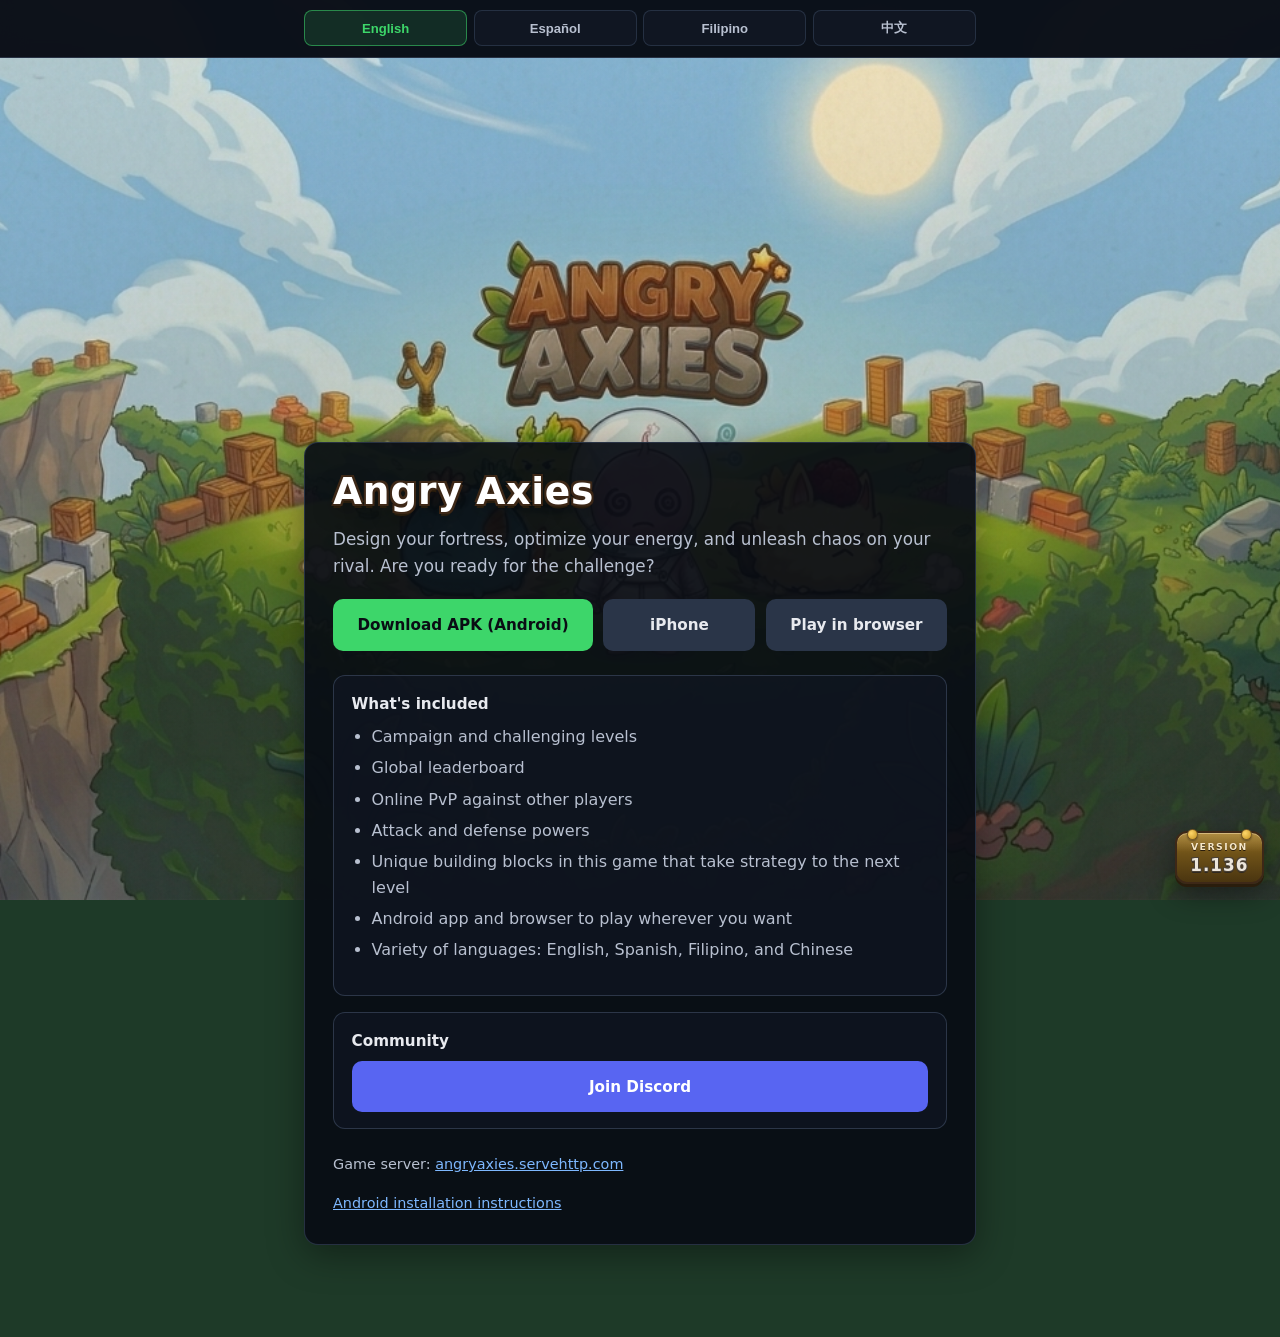
==== index.html @ 2582f4b6 "Actualiza sitio publico a v1.136." ====
<!DOCTYPE html>
<html lang="en">
<head>
  <meta charset="utf-8" />
  <meta name="viewport" content="width=device-width, initial-scale=1, viewport-fit=cover" />
  <meta name="description" content="Angry Axies — strategy game in browser and Android. Build your fortress, tactical powers, PvP, and global leaderboard." />
  <title>Angry Axies — Browser &amp; Android Game</title>
  <link rel="stylesheet" href="./site.css" />
</head>
<body data-page="index">
  <header class="site-header" id="site-lang"></header>

  <main class="site-main">
    <div class="hero-banner" aria-hidden="true"></div>

    <div class="site-panel">
      <h1 class="site-title">Angry Axies</h1>
      <p class="lead" data-i18n="index.lead">
        Diseña tu fortaleza, optimiza tu energía y desata el caos sobre tu rival. ¿Estás listo para el desafío?
      </p>

      <div class="actions">
        <a class="btn" href="./descarga-apk.html" data-i18n="index.btn.apk">Download APK (Android)</a>
        <a class="btn secondary" href="http://angryaxies.servehttp.com/" rel="noopener noreferrer" data-i18n="index.btn.iphone">iPhone</a>
        <a class="btn secondary" href="http://angryaxies.servehttp.com/" rel="noopener noreferrer" data-i18n="index.btn.play">Play in browser</a>
      </div>

      <div class="card">
        <h2 data-i18n="index.features.title">What's included</h2>
        <ul>
          <li data-i18n="index.features.1">Campaign and challenging levels</li>
          <li data-i18n="index.features.2">Global leaderboard</li>
          <li data-i18n="index.features.3">Online PvP against other players</li>
          <li data-i18n="index.features.4">Attack and defense powers</li>
          <li data-i18n="index.features.5">Unique building blocks in this game that take strategy to the next level</li>
          <li data-i18n="index.features.6">Android app and browser to play wherever you want</li>
          <li data-i18n="index.features.7">Variety of languages: English, Spanish, Filipino, and Chinese</li>
        </ul>
      </div>

      <div class="card">
        <h2 data-i18n="index.community.title">Community</h2>
        <div class="actions actions--card">
          <a
            class="btn discord"
            href="https://discord.gg/t5eHqyqyAf"
            rel="noopener noreferrer"
            target="_blank"
            data-i18n="index.btn.discord"
          >Join Discord</a>
        </div>
      </div>

      <footer>
        <p>
          <span data-i18n="index.footer.server">Game server:</span>
          <a href="http://angryaxies.servehttp.com/" rel="noopener noreferrer">angryaxies.servehttp.com</a>
        </p>
        <p>
          <a href="./descarga-apk.html" data-i18n="index.footer.install">Android installation instructions</a>
        </p>
      </footer>
    </div>
  </main>

  <aside class="version-plaque" aria-label="Game version">
    <span class="version-plaque__label" data-i18n="site.version.label">Version</span>
    <strong class="version-plaque__num" id="site-version">1.136</strong>
  </aside>
  <script src="./i18n.js"></script>
</body>
</html>
---- site.css ----
:root {
  --bg: #0a0d14;
  --panel: rgba(8, 12, 20, 0.92);
  --panel-border: rgba(42, 53, 72, 0.9);
  --text: #e8eaef;
  --muted: #b8c0d0;
  --accent: #3dd66a;
  --accent-dim: #2a3548;
  --link: #7eb8ff;
  --content-max: 42rem;
  --safe-bottom: max(1rem, env(safe-area-inset-bottom, 0px));
  --safe-right: max(1rem, env(safe-area-inset-right, 0px));
  --text-stroke:
    -1px -1px 0 #0a0a0a,
    1px -1px 0 #0a0a0a,
    -1px 1px 0 #0a0a0a,
    1px 1px 0 #0a0a0a,
    0 2px 6px rgba(0, 0, 0, 0.85);
}

* { box-sizing: border-box; }

html {
  -webkit-text-size-adjust: 100%;
  text-size-adjust: 100%;
}

body {
  font-family: "Segoe UI", system-ui, sans-serif;
  background-color: #1e3a28;
  color: var(--text);
  margin: 0;
  min-height: 100vh;
  min-height: 100dvh;
  line-height: 1.6;
  overflow-x: hidden;
}

body::before {
  content: "";
  position: fixed;
  inset: 0;
  z-index: -1;
  background-image:
    linear-gradient(rgba(8, 12, 20, 0.06), rgba(8, 12, 20, 0.22)),
    url("./images/fondo-github.png");
  background-size: cover;
  background-position: center top;
  background-repeat: no-repeat;
  pointer-events: none;
}

/* —— Barra de idiomas: siempre arriba, nunca encima del contenido —— */
.site-header {
  position: sticky;
  top: 0;
  z-index: 200;
  padding: 0.65rem clamp(0.75rem, 3vw, 1.25rem);
  padding-top: max(0.65rem, env(safe-area-inset-top, 0px));
  background: rgba(8, 12, 20, 0.97);
  border-bottom: 1px solid var(--panel-border);
  backdrop-filter: blur(12px);
  -webkit-backdrop-filter: blur(12px);
}

.lang-switch {
  display: grid;
  grid-template-columns: repeat(4, minmax(0, 1fr));
  gap: 0.4rem;
  width: 100%;
  max-width: var(--content-max);
  margin: 0 auto;
}

.lang-switch button {
  border: 1px solid rgba(42, 53, 72, 0.85);
  background: rgba(18, 24, 36, 0.92);
  color: var(--muted);
  padding: 0.5rem 0.4rem;
  border-radius: 8px;
  font-size: clamp(0.68rem, 2.8vw, 0.82rem);
  font-weight: 600;
  cursor: pointer;
  text-align: center;
  min-width: 0;
  transition: border-color 0.15s, color 0.15s, background 0.15s;
}

.lang-switch button:hover {
  border-color: rgba(61, 214, 106, 0.45);
  color: var(--text);
}

.lang-switch button.is-active {
  background: rgba(61, 214, 106, 0.14);
  border-color: rgba(61, 214, 106, 0.55);
  color: var(--accent);
}

/* —— Área principal —— */
.site-main {
  width: 100%;
  max-width: calc(var(--content-max) + 2.5rem);
  margin: 0 auto;
  padding: clamp(0.75rem, 2.5vw, 1.25rem);
  padding-bottom: calc(4.75rem + var(--safe-bottom));
}

/* En inicio: espacio para el logo ANGRY AXIES del fondo */
.hero-banner {
  min-height: clamp(14rem, 48vh, 22rem);
  margin-bottom: clamp(0.75rem, 2.5vw, 1.25rem);
  pointer-events: none;
}

body[data-page="index"] .site-main {
  padding-top: clamp(0.25rem, 1.5vw, 0.75rem);
}

/* Panel único: todo el texto legible sobre cualquier fondo */
.site-panel {
  width: 100%;
  padding: clamp(1rem, 3.5vw, 1.75rem);
  background: var(--panel);
  border: 1px solid var(--panel-border);
  border-radius: 14px;
  box-shadow: 0 10px 36px rgba(0, 0, 0, 0.38);
}

.site-panel--narrow {
  max-width: 40rem;
  margin: 0 auto;
}

.site-title {
  font-size: clamp(1.85rem, 5vw, 2.35rem);
  margin: 0 0 0.85rem;
  font-weight: 900;
  line-height: 1.1;
  letter-spacing: 0.02em;
  color: #ffffff;
  text-shadow:
    -2px -2px 0 #3d2817,
    2px -2px 0 #3d2817,
    -2px 2px 0 #3d2817,
    2px 2px 0 #3d2817,
    0 4px 0 rgba(45, 30, 12, 0.85),
    0 8px 22px rgba(0, 0, 0, 0.45);
}

h1 {
  font-size: clamp(1.35rem, 4vw, 1.85rem);
  margin: 0 0 0.85rem;
  font-weight: 800;
  line-height: 1.25;
  color: var(--text);
}

h1.h1-sm {
  font-size: clamp(1.15rem, 3.8vw, 1.4rem);
  font-weight: 700;
}

.lead {
  font-size: clamp(0.98rem, 2.8vw, 1.05rem);
  color: var(--muted);
  margin: 0 0 1.25rem;
}

p {
  margin: 0 0 1rem;
  color: var(--muted);
  overflow-wrap: anywhere;
}

strong { color: var(--text); }

code {
  background: #1a2230;
  padding: 0.12em 0.35em;
  border-radius: 4px;
  font-size: 0.92em;
  word-break: break-word;
}

.actions {
  display: flex;
  flex-wrap: wrap;
  gap: 0.65rem;
  margin: 0 0 1.5rem;
}

.actions .btn {
  flex: 1 1 calc(50% - 0.35rem);
  min-width: 9rem;
}

a.btn {
  display: inline-block;
  flex: 1 1 12rem;
  padding: 0.85rem 1.1rem;
  background: var(--accent);
  color: #0a0d14 !important;
  text-decoration: none;
  border-radius: 10px;
  font-weight: 700;
  font-size: clamp(0.88rem, 2.8vw, 0.95rem);
  text-align: center;
}

a.btn.secondary {
  background: var(--accent-dim);
  color: var(--text) !important;
}

a.btn.discord {
  background: #5865f2;
  color: #ffffff !important;
}

a.btn.discord:hover {
  filter: brightness(1.1);
}

a.btn:hover { filter: brightness(1.08); }

.actions--card {
  margin-bottom: 0;
}

.actions--card .btn {
  flex: 1 1 100%;
}

.card, .note {
  background: rgba(18, 24, 36, 0.65);
  border: 1px solid rgba(50, 62, 82, 0.85);
  border-radius: 12px;
  padding: 1rem 1.1rem;
  margin-bottom: 1rem;
}

.note { border-radius: 10px; margin: 1rem 0; }

.card h2 {
  font-size: 0.95rem;
  margin: 0 0 0.5rem;
  color: var(--text);
}

ul, ol {
  margin: 0 0 1rem;
  padding-left: 1.25rem;
  color: var(--muted);
}

li {
  margin-bottom: 0.35rem;
  overflow-wrap: anywhere;
}

footer, .back {
  margin-top: 1.5rem;
  font-size: 0.9rem;
}

footer a, .back a { color: var(--link); }

.site-panel a:not(.btn) {
  color: var(--link);
  word-break: break-word;
}

footer p:last-child,
.back { margin-bottom: 0; }

/* Placa de versión */
.version-plaque {
  position: fixed;
  right: var(--safe-right);
  bottom: var(--safe-bottom);
  z-index: 150;
  min-width: 5.25rem;
  padding: 0.45rem 0.85rem 0.5rem;
  border-radius: 12px;
  border: 2px solid #3d2817;
  background:
    linear-gradient(180deg, rgba(255, 228, 160, 0.22) 0%, transparent 38%),
    linear-gradient(180deg, #9a7428 0%, #6f5218 42%, #4a3510 100%);
  box-shadow:
    0 3px 0 #2a1d0c,
    0 10px 28px rgba(0, 0, 0, 0.42),
    inset 0 1px 0 rgba(255, 236, 190, 0.45);
  text-align: center;
  pointer-events: none;
  user-select: none;
}

.version-plaque::before,
.version-plaque::after {
  content: "";
  position: absolute;
  width: 0.55rem;
  height: 0.55rem;
  border-radius: 50%;
  background: radial-gradient(circle at 35% 35%, #ffd76a, #c4921f);
  border: 1px solid rgba(61, 40, 23, 0.65);
  box-shadow: 0 1px 2px rgba(0, 0, 0, 0.35);
}

.version-plaque::before { top: -0.28rem; left: 0.65rem; }
.version-plaque::after { top: -0.28rem; right: 0.65rem; }

.version-plaque__label {
  display: block;
  font-size: 0.58rem;
  font-weight: 800;
  letter-spacing: 0.16em;
  text-transform: uppercase;
  color: #f7e8c8;
  text-shadow: 0 1px 0 #2a1d0c;
  margin-bottom: 0.12rem;
}

.version-plaque__num {
  display: block;
  font-size: 1.05rem;
  font-weight: 900;
  line-height: 1;
  letter-spacing: 0.06em;
  color: #ece6dc;
  text-shadow:
    -1px -1px 0 #4a4034,
    1px -1px 0 #4a4034,
    -1px 1px 0 #4a4034,
    1px 1px 0 #4a4034,
    0 2px 0 #2f2922;
}

/* Pantallas muy estrechas: idiomas en 2×2 */
@media (max-width: 380px) {
  .lang-switch {
    grid-template-columns: repeat(2, minmax(0, 1fr));
  }
}

/* Pantallas anchas: botones de acción en fila */
@media (min-width: 520px) {
  .actions .btn {
    flex: 1 1 auto;
    min-width: 9.5rem;
  }
}
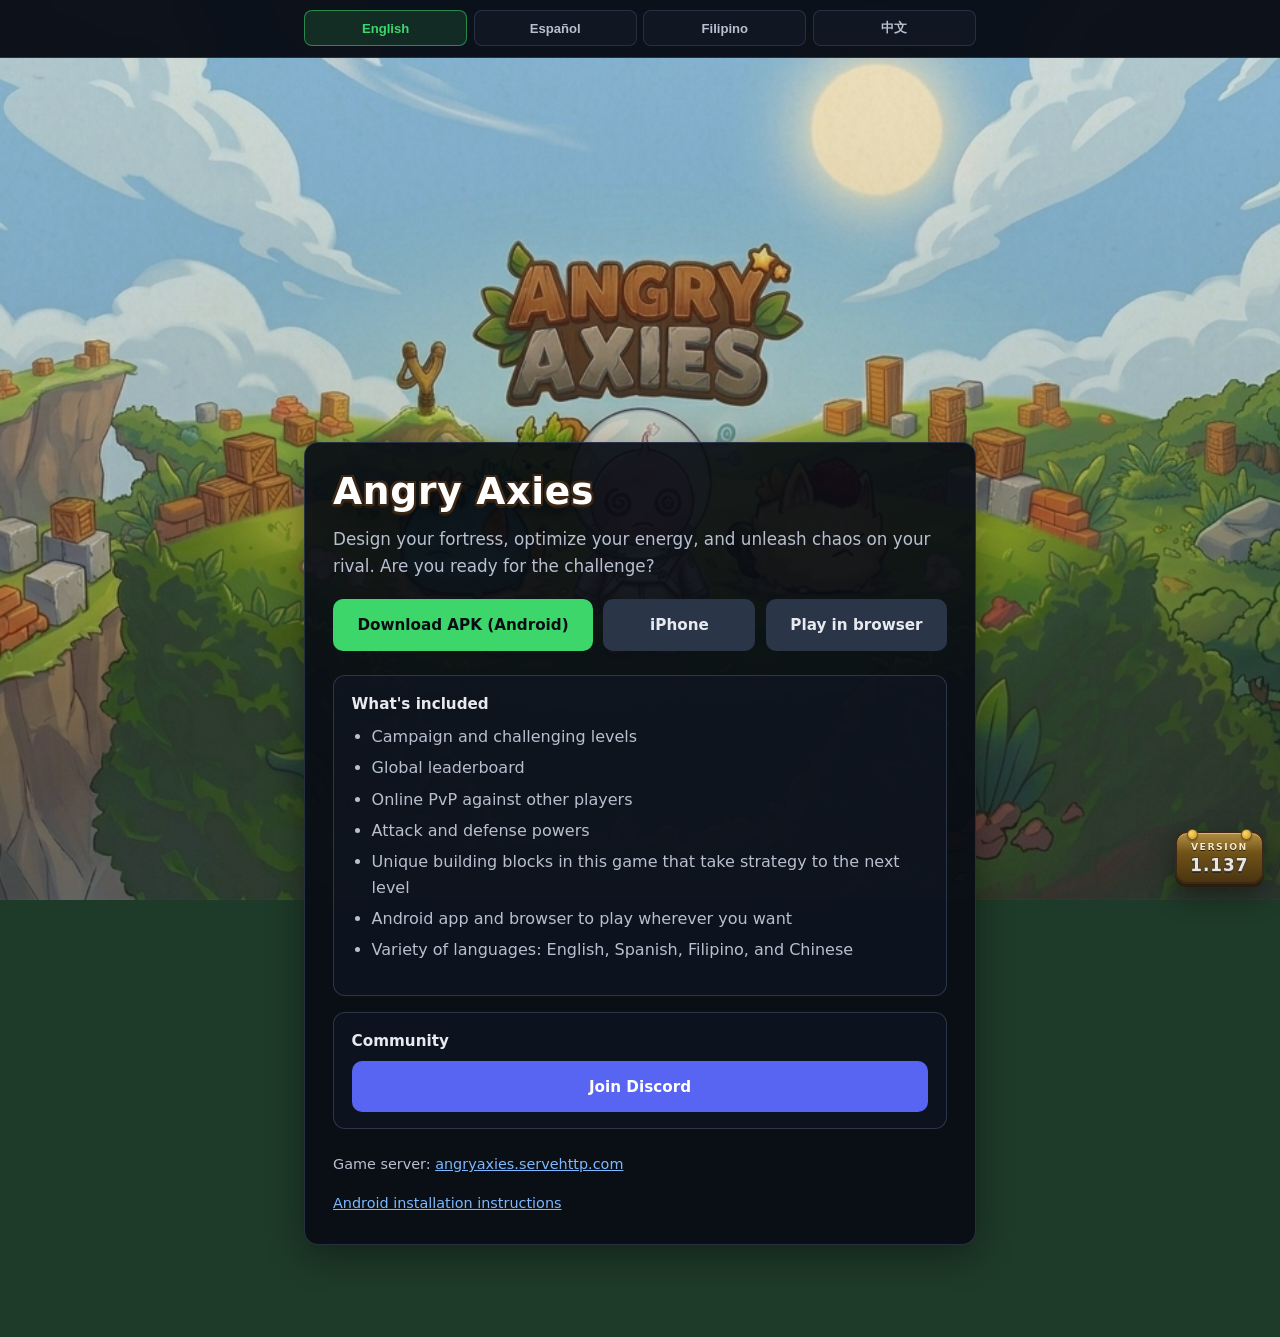
==== commit 8ef7e7a6: "Actualiza sitio publico a v1.137." ====
--- a/index.html
+++ b/index.html
@@ -65,7 +65,7 @@
 
   <aside class="version-plaque" aria-label="Game version">
     <span class="version-plaque__label" data-i18n="site.version.label">Version</span>
-    <strong class="version-plaque__num" id="site-version">1.136</strong>
+    <strong class="version-plaque__num" id="site-version">1.137</strong>
   </aside>
   <script src="./i18n.js"></script>
 </body>
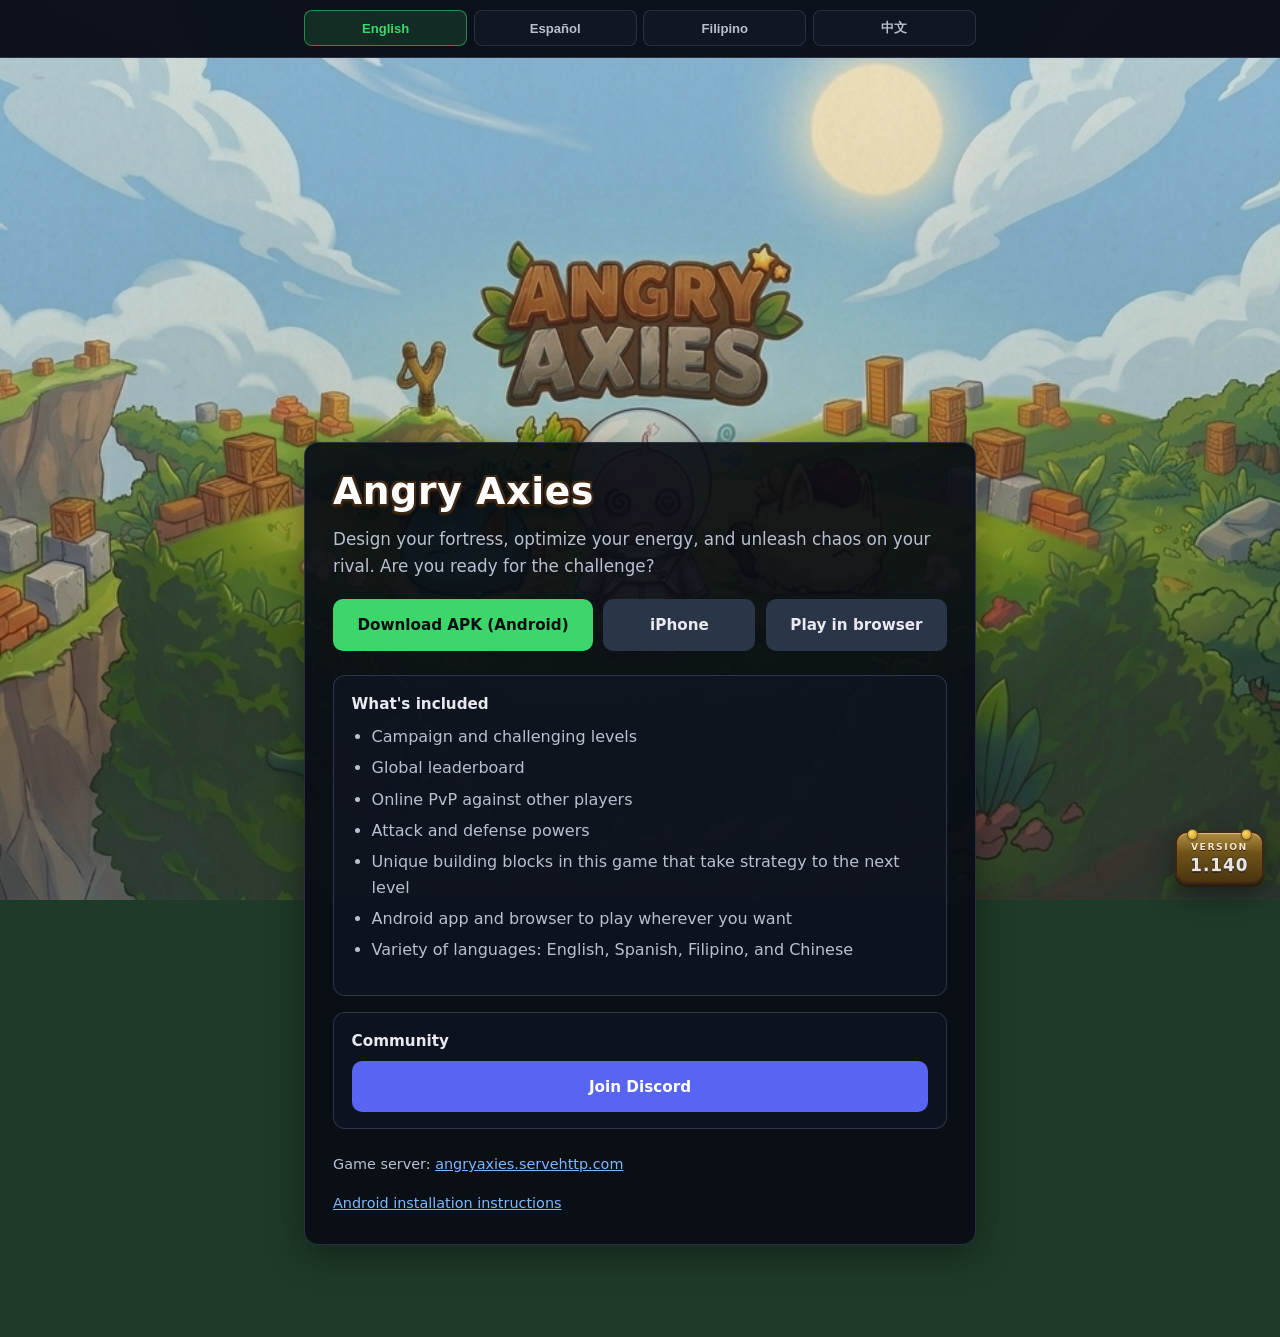
==== commit 32afca26: "Actualiza sitio publico a v1.140." ====
--- a/index.html
+++ b/index.html
@@ -65,7 +65,7 @@
 
   <aside class="version-plaque" aria-label="Game version">
     <span class="version-plaque__label" data-i18n="site.version.label">Version</span>
-    <strong class="version-plaque__num" id="site-version">1.137</strong>
+    <strong class="version-plaque__num" id="site-version">1.140</strong>
   </aside>
   <script src="./i18n.js"></script>
 </body>
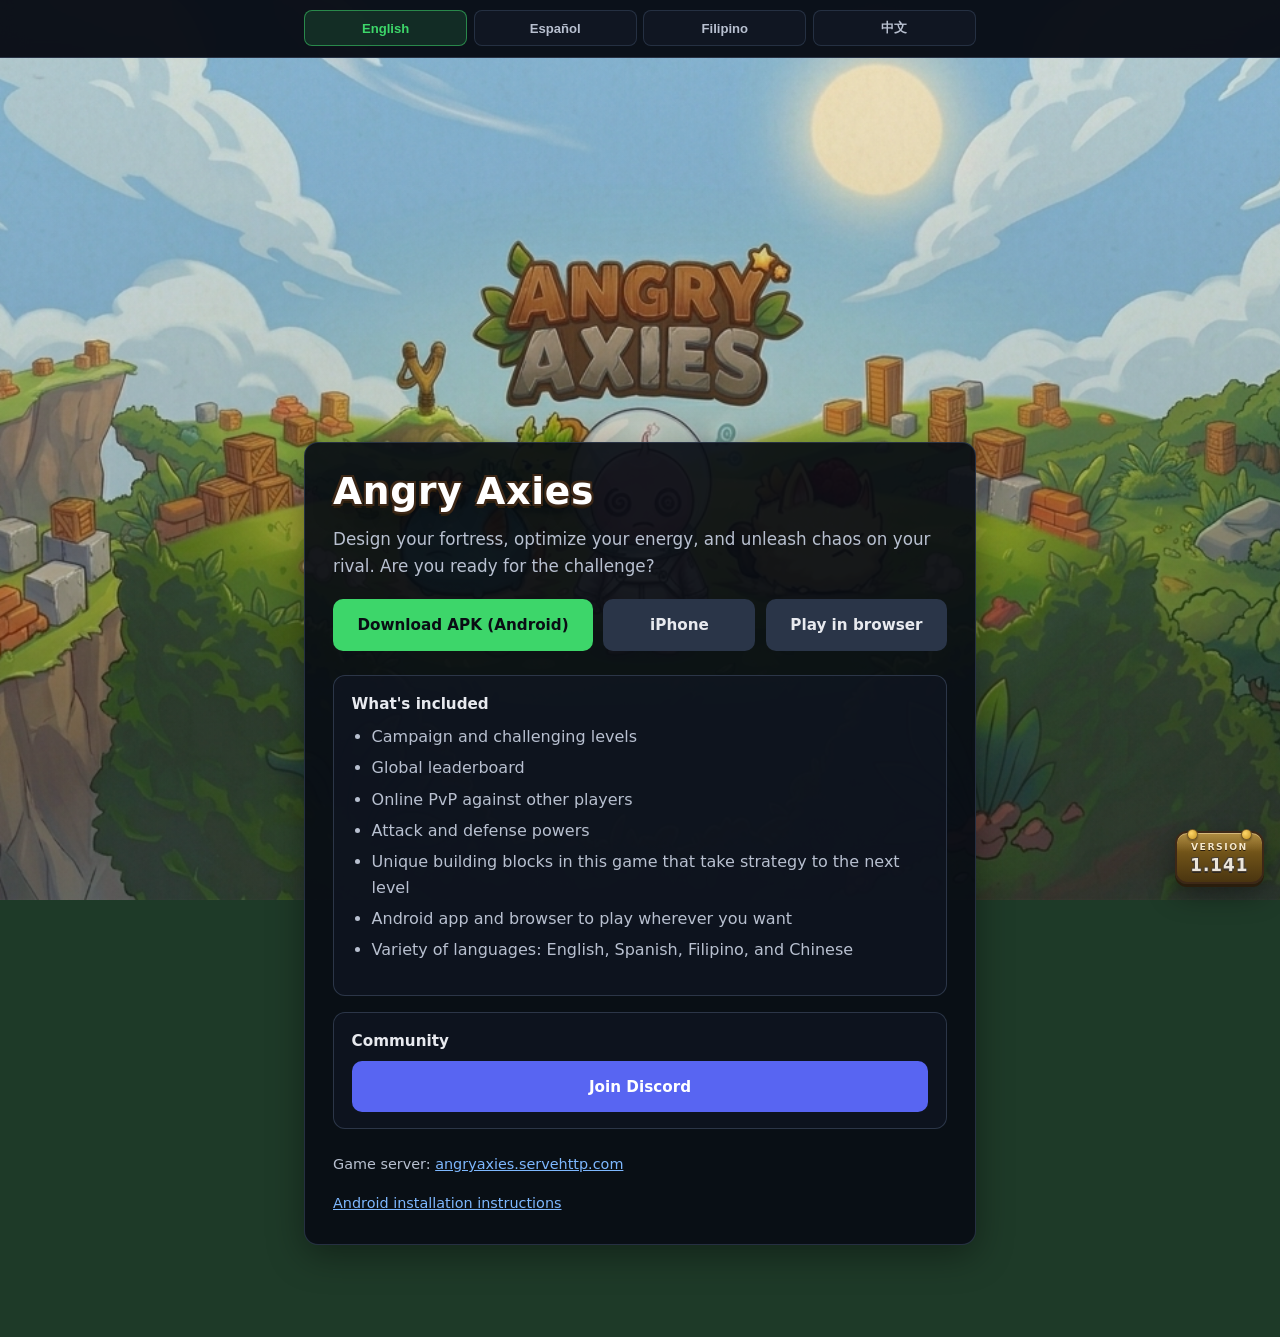
==== commit dd6e9154: "Actualiza sitio publico a v1.141." ====
--- a/index.html
+++ b/index.html
@@ -65,7 +65,7 @@
 
   <aside class="version-plaque" aria-label="Game version">
     <span class="version-plaque__label" data-i18n="site.version.label">Version</span>
-    <strong class="version-plaque__num" id="site-version">1.140</strong>
+    <strong class="version-plaque__num" id="site-version">1.141</strong>
   </aside>
   <script src="./i18n.js"></script>
 </body>
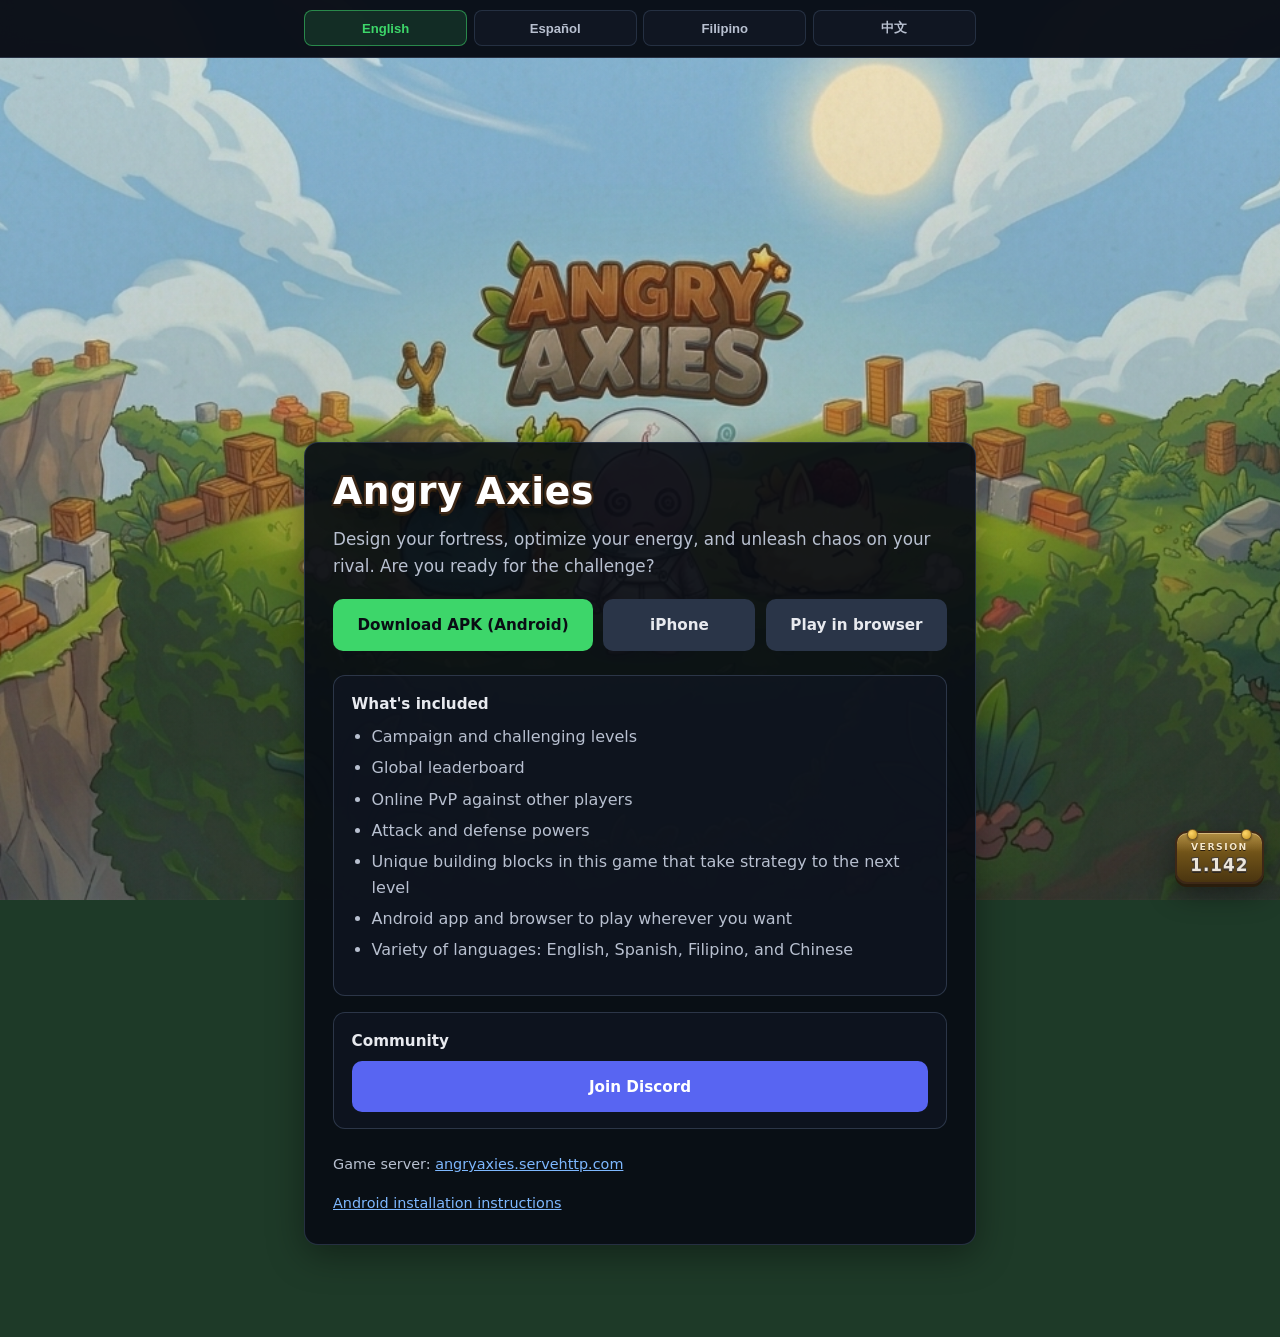
==== commit 8ebc48be: "Actualiza sitio publico a v1.142." ====
--- a/index.html
+++ b/index.html
@@ -65,7 +65,7 @@
 
   <aside class="version-plaque" aria-label="Game version">
     <span class="version-plaque__label" data-i18n="site.version.label">Version</span>
-    <strong class="version-plaque__num" id="site-version">1.141</strong>
+    <strong class="version-plaque__num" id="site-version">1.142</strong>
   </aside>
   <script src="./i18n.js"></script>
 </body>
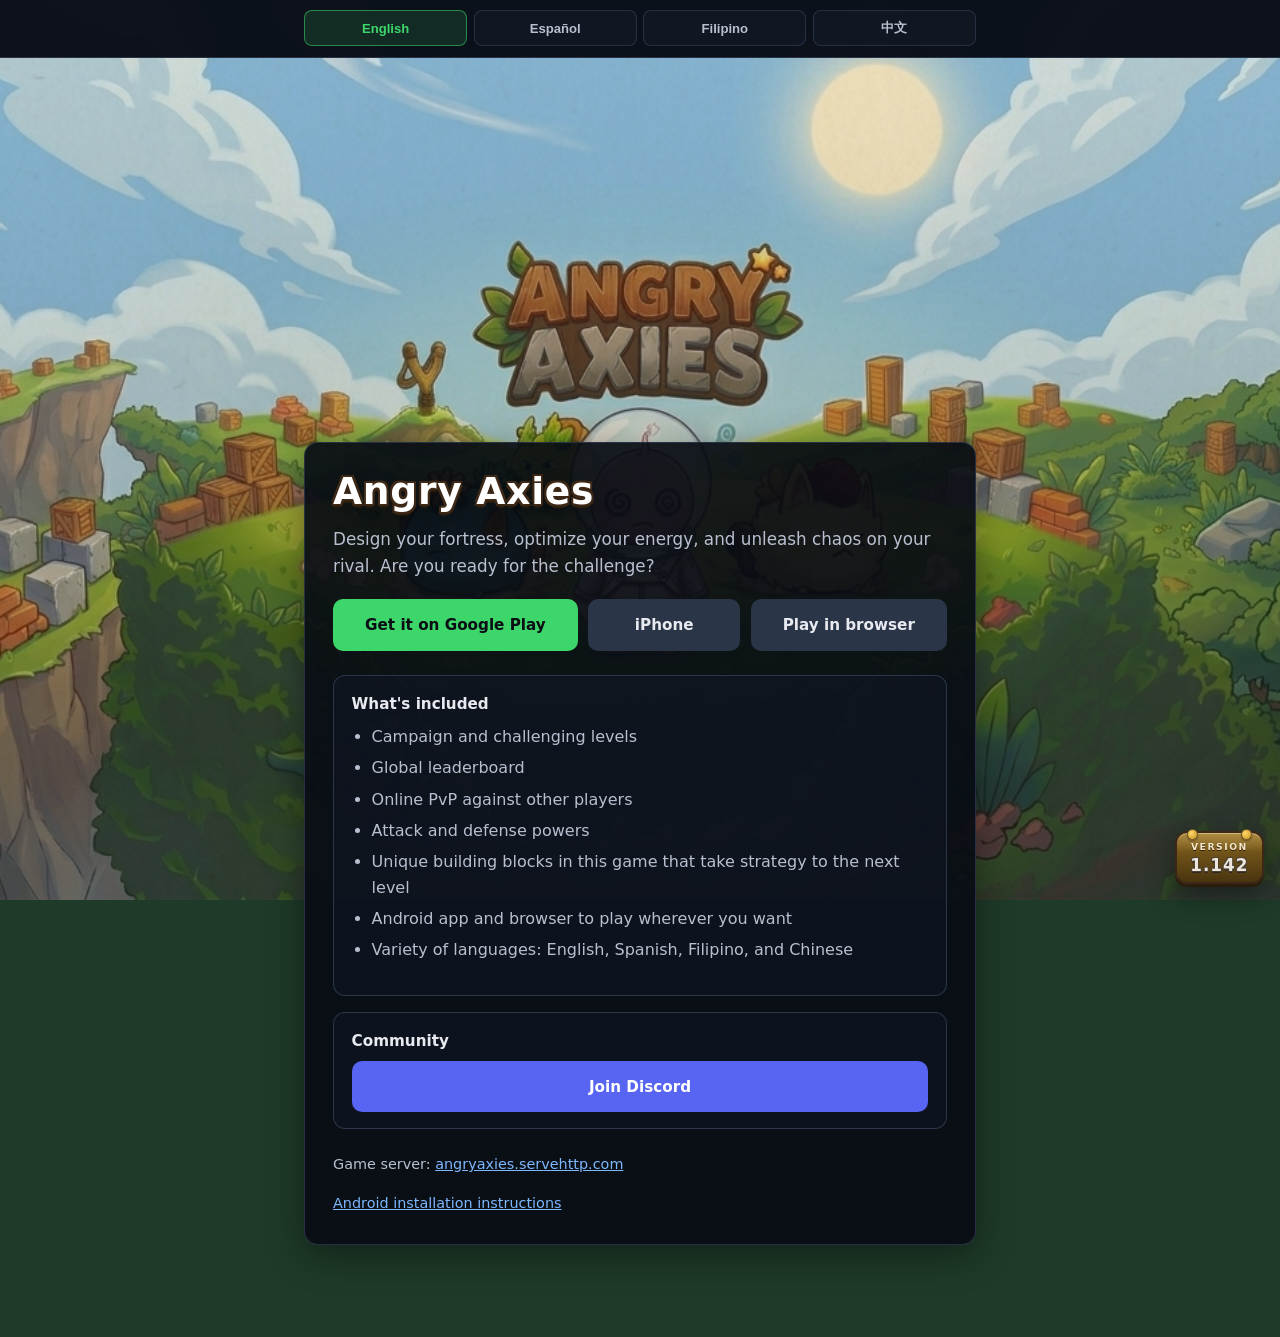
==== commit 11116ff7: "Enlaza boton Android con Google Play" ====
--- a/index.html
+++ b/index.html
@@ -20,8 +20,8 @@
       </p>
 
       <div class="actions">
-        <a class="btn" href="./descarga-apk.html" data-i18n="index.btn.apk">Download APK (Android)</a>
-        <a class="btn secondary" href="http://angryaxies.servehttp.com/" rel="noopener noreferrer" data-i18n="index.btn.iphone">iPhone</a>
+        <a class="btn" href="https://play.google.com/store/apps/details?id=com.maxicoria.angryaxies" target="_blank" rel="noopener noreferrer" data-i18n="index.btn.apk">Get it on Google Play</a>
+        <a class="btn secondary" href="https://apps.apple.com/ar/app/angry-axies/id6797042769" target="_blank" rel="noopener noreferrer" data-i18n="index.btn.iphone">iPhone</a>
         <a class="btn secondary" href="http://angryaxies.servehttp.com/" rel="noopener noreferrer" data-i18n="index.btn.play">Play in browser</a>
       </div>
 
@@ -65,7 +65,7 @@
 
   <aside class="version-plaque" aria-label="Game version">
     <span class="version-plaque__label" data-i18n="site.version.label">Version</span>
-    <strong class="version-plaque__num" id="site-version">1.142</strong>
+          <strong class="version-plaque__num" id="site-version">1.142</strong>
   </aside>
   <script src="./i18n.js"></script>
 </body>
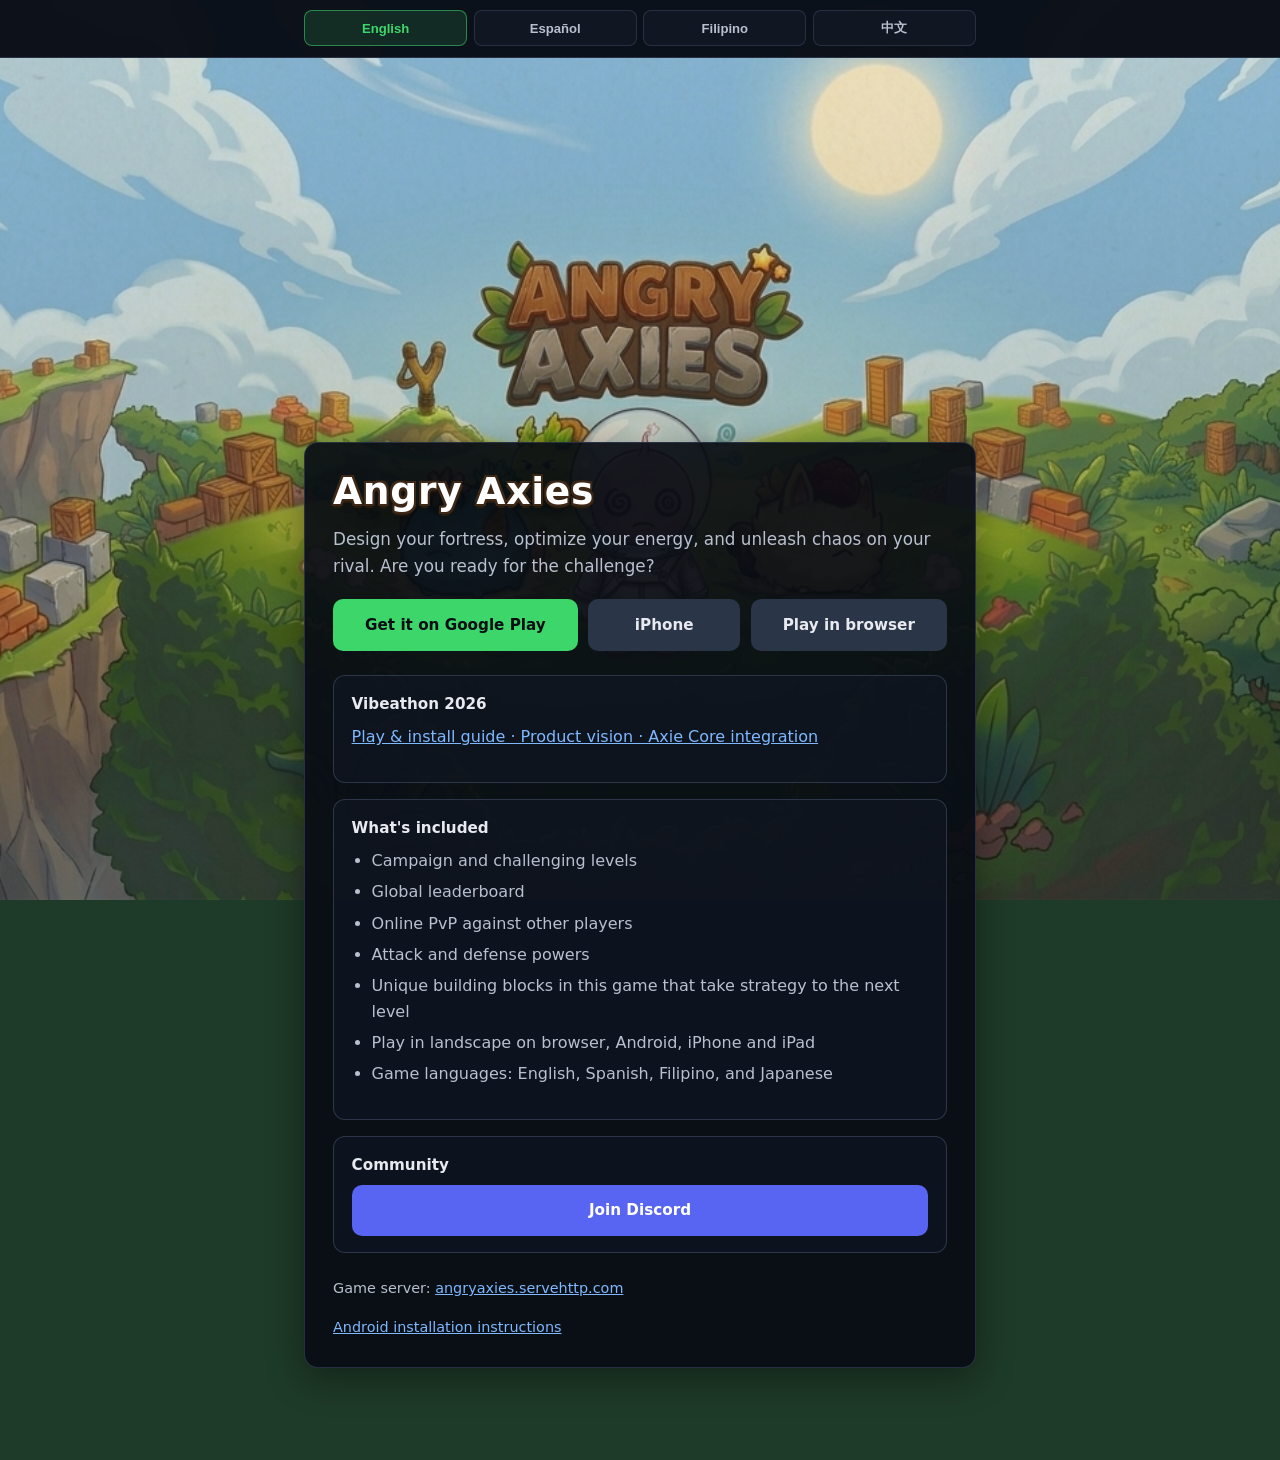
==== commit 1981963f: "Add approved Vibeathon guide and correct platform information" ====
--- a/index.html
+++ b/index.html
@@ -22,7 +22,12 @@
       <div class="actions">
         <a class="btn" href="https://play.google.com/store/apps/details?id=com.maxicoria.angryaxies" target="_blank" rel="noopener noreferrer" data-i18n="index.btn.apk">Get it on Google Play</a>
         <a class="btn secondary" href="https://apps.apple.com/ar/app/angry-axies/id6797042769" target="_blank" rel="noopener noreferrer" data-i18n="index.btn.iphone">iPhone</a>
-        <a class="btn secondary" href="http://angryaxies.servehttp.com/" rel="noopener noreferrer" data-i18n="index.btn.play">Play in browser</a>
+        <a class="btn secondary" href="https://angryaxies.servehttp.com/" rel="noopener noreferrer" data-i18n="index.btn.play">Play in browser</a>
+      </div>
+
+      <div class="card">
+        <h2>Vibeathon 2026</h2>
+        <p><a href="./vibeathon.html">Play &amp; install guide · Product vision · Axie Core integration</a></p>
       </div>
 
       <div class="card">
@@ -33,8 +38,8 @@
           <li data-i18n="index.features.3">Online PvP against other players</li>
           <li data-i18n="index.features.4">Attack and defense powers</li>
           <li data-i18n="index.features.5">Unique building blocks in this game that take strategy to the next level</li>
-          <li data-i18n="index.features.6">Android app and browser to play wherever you want</li>
-          <li data-i18n="index.features.7">Variety of languages: English, Spanish, Filipino, and Chinese</li>
+          <li data-i18n="index.features.6">Play in landscape on browser, Android, iPhone and iPad</li>
+          <li data-i18n="index.features.7">Game languages: English, Spanish, Filipino, and Japanese</li>
         </ul>
       </div>
 
@@ -54,7 +59,7 @@
       <footer>
         <p>
           <span data-i18n="index.footer.server">Game server:</span>
-          <a href="http://angryaxies.servehttp.com/" rel="noopener noreferrer">angryaxies.servehttp.com</a>
+          <a href="https://angryaxies.servehttp.com/" rel="noopener noreferrer">angryaxies.servehttp.com</a>
         </p>
         <p>
           <a href="./descarga-apk.html" data-i18n="index.footer.install">Android installation instructions</a>
@@ -63,10 +68,6 @@
     </div>
   </main>
 
-  <aside class="version-plaque" aria-label="Game version">
-    <span class="version-plaque__label" data-i18n="site.version.label">Version</span>
-          <strong class="version-plaque__num" id="site-version">1.142</strong>
-  </aside>
   <script src="./i18n.js"></script>
 </body>
 </html>
